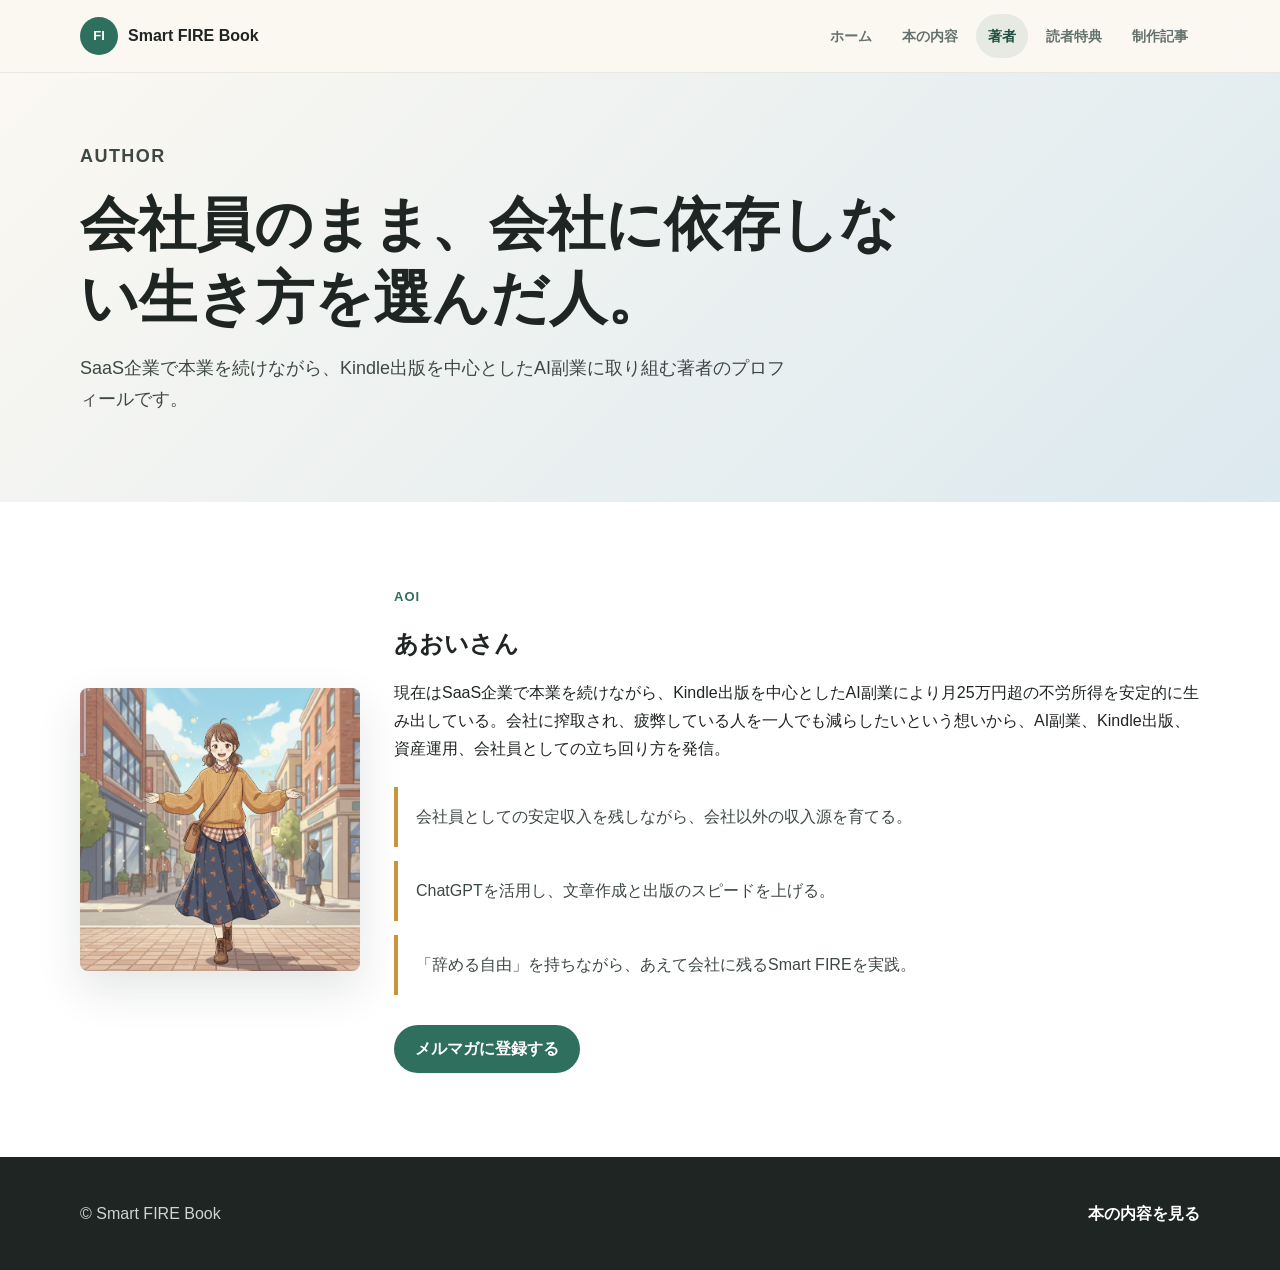
==== author.html @ b410fdc2 "Create Smart FIRE book website" ====
<!doctype html>
<html lang="ja">
  <head>
    <meta charset="utf-8">
    <meta name="viewport" content="width=device-width, initial-scale=1">
    <title>著者 | Kindle出版始めたら6ヶ月でFIREできた私の話</title>
    <meta name="description" content="著者あおいさんのプロフィール。SaaS企業で働きながらAI副業とKindle出版に取り組む会社員。">
    <link rel="stylesheet" href="styles.css">
  </head>
  <body>
    <header class="site-header">
      <nav class="nav" aria-label="メインナビゲーション">
        <a class="brand" href="index.html"><span class="brand-mark">FI</span><span>Smart FIRE Book</span></a>
        <button class="nav-toggle" type="button" aria-label="メニューを開く" aria-expanded="false"><span></span></button>
        <div class="nav-links">
          <a href="index.html">ホーム</a>
          <a href="book.html">本の内容</a>
          <a href="author.html">著者</a>
          <a href="bonus.html">読者特典</a>
          <a href="build-log.html">制作記事</a>
        </div>
      </nav>
    </header>
    <main>
      <section class="page-hero">
        <div class="section-inner">
          <div>
            <p class="eyebrow">AUTHOR</p>
            <h1>会社員のまま、会社に依存しない生き方を選んだ人。</h1>
            <p>SaaS企業で本業を続けながら、Kindle出版を中心としたAI副業に取り組む著者のプロフィールです。</p>
          </div>
        </div>
      </section>

      <section class="section white">
        <div class="section-inner author-block">
          <div class="author-photo">
            <img src="assets/author-aoi.png" alt="著者あおいさんのイメージ画像">
          </div>
          <div>
            <p class="eyebrow">AOI</p>
            <h2>あおいさん</h2>
            <p>現在はSaaS企業で本業を続けながら、Kindle出版を中心としたAI副業により月25万円超の不労所得を安定的に生み出している。会社に搾取され、疲弊している人を一人でも減らしたいという想いから、AI副業、Kindle出版、資産運用、会社員としての立ち回り方を発信。</p>
            <ul class="feature-list">
              <li>会社員としての安定収入を残しながら、会社以外の収入源を育てる。</li>
              <li>ChatGPTを活用し、文章作成と出版のスピードを上げる。</li>
              <li>「辞める自由」を持ちながら、あえて会社に残るSmart FIREを実践。</li>
            </ul>
            <div class="section-actions">
              <a class="button primary" href="https://aoi-kurochan.com/p/r/qe5gU7Iv">メルマガに登録する</a>
            </div>
          </div>
        </div>
      </section>
    </main>
    <footer class="site-footer">
      <div class="footer-inner">
        <span>© Smart FIRE Book</span>
        <a href="book.html">本の内容を見る</a>
      </div>
    </footer>
    <script src="script.js"></script>
  </body>
</html>
---- styles.css ----
:root {
  --ink: #1f2523;
  --muted: #65716d;
  --paper: #fbf8f2;
  --surface: #ffffff;
  --line: #ded8cc;
  --green: #2f6f5e;
  --green-dark: #1f4d41;
  --gold: #c9953b;
  --rose: #ad5f54;
  --sky: #dce9ef;
  --shadow: 0 18px 45px rgba(35, 45, 40, 0.12);
}

* {
  box-sizing: border-box;
}

html {
  scroll-behavior: smooth;
}

body {
  margin: 0;
  color: var(--ink);
  background: var(--paper);
  font-family: -apple-system, BlinkMacSystemFont, "Hiragino Sans", "Yu Gothic", "YuGothic", "Noto Sans JP", sans-serif;
  line-height: 1.75;
}

img {
  display: block;
  max-width: 100%;
}

a {
  color: inherit;
}

.site-header {
  position: sticky;
  top: 0;
  z-index: 30;
  border-bottom: 1px solid rgba(31, 37, 35, 0.08);
  background: rgba(251, 248, 242, 0.92);
  backdrop-filter: blur(16px);
}

.nav {
  display: flex;
  align-items: center;
  justify-content: space-between;
  width: min(1120px, calc(100% - 32px));
  min-height: 72px;
  margin: 0 auto;
  gap: 20px;
}

.brand {
  display: inline-flex;
  align-items: center;
  gap: 10px;
  text-decoration: none;
  font-weight: 800;
  letter-spacing: 0;
}

.brand-mark {
  display: grid;
  place-items: center;
  width: 38px;
  height: 38px;
  color: white;
  border-radius: 50%;
  background: var(--green);
  font-size: 13px;
}

.nav-links {
  display: flex;
  align-items: center;
  gap: 6px;
}

.nav-links a {
  padding: 10px 12px;
  border-radius: 999px;
  color: var(--muted);
  font-size: 14px;
  font-weight: 700;
  text-decoration: none;
}

.nav-links a:hover,
.nav-links a[aria-current="page"] {
  color: var(--green-dark);
  background: rgba(47, 111, 94, 0.1);
}

.nav-toggle {
  display: none;
  width: 42px;
  height: 42px;
  border: 1px solid var(--line);
  border-radius: 50%;
  background: var(--surface);
}

.nav-toggle span,
.nav-toggle::before,
.nav-toggle::after {
  content: "";
  display: block;
  width: 18px;
  height: 2px;
  margin: 4px auto;
  background: var(--ink);
}

.hero {
  position: relative;
  overflow: hidden;
  min-height: calc(100vh - 72px);
  padding: 72px 0 64px;
  background:
    linear-gradient(90deg, rgba(251, 248, 242, 0.97) 0%, rgba(251, 248, 242, 0.9) 48%, rgba(251, 248, 242, 0.2) 100%),
    url("assets/book-cover.jpg") right 8% center / min(44vw, 520px) auto no-repeat,
    linear-gradient(135deg, #fbf8f2 0%, #dce9ef 100%);
}

.hero-inner,
.section-inner,
.footer-inner {
  width: min(1120px, calc(100% - 32px));
  margin: 0 auto;
}

.hero-copy {
  max-width: 650px;
}

.eyebrow {
  margin: 0 0 14px;
  color: var(--green);
  font-size: 13px;
  font-weight: 800;
  letter-spacing: 0.08em;
}

h1,
h2,
h3 {
  line-height: 1.28;
  letter-spacing: 0;
}

h1 {
  margin: 0;
  font-size: clamp(42px, 6vw, 72px);
}

.lead {
  margin: 24px 0 0;
  max-width: 590px;
  color: #3d4844;
  font-size: 19px;
}

.hero-actions,
.section-actions {
  display: flex;
  flex-wrap: wrap;
  gap: 12px;
  margin-top: 30px;
}

.button {
  display: inline-flex;
  align-items: center;
  justify-content: center;
  min-height: 48px;
  padding: 0 20px;
  border: 1px solid transparent;
  border-radius: 999px;
  font-weight: 800;
  text-decoration: none;
}

.button.primary {
  color: white;
  background: var(--green);
}

.button.primary:hover {
  background: var(--green-dark);
}

.button.secondary {
  color: var(--green-dark);
  border-color: rgba(47, 111, 94, 0.28);
  background: rgba(255, 255, 255, 0.7);
}

.hero-stats {
  display: grid;
  grid-template-columns: repeat(3, minmax(0, 1fr));
  max-width: 640px;
  margin-top: 42px;
  border: 1px solid rgba(31, 37, 35, 0.12);
  background: rgba(255, 255, 255, 0.78);
  box-shadow: var(--shadow);
}

.stat {
  min-height: 112px;
  padding: 20px;
  border-right: 1px solid rgba(31, 37, 35, 0.1);
}

.stat:last-child {
  border-right: 0;
}

.stat strong {
  display: block;
  font-size: 30px;
  line-height: 1.1;
}

.stat span {
  display: block;
  margin-top: 6px;
  color: var(--muted);
  font-size: 13px;
  font-weight: 700;
}

.scroll-hint {
  margin-top: 48px;
  color: var(--muted);
  font-size: 13px;
  font-weight: 700;
}

.section {
  padding: 84px 0;
}

.section.sky {
  background: var(--sky);
}

.section.white {
  background: var(--surface);
}

.section.compact {
  padding: 52px 0;
}

.section-header {
  max-width: 720px;
  margin-bottom: 34px;
}

.section-header.center {
  margin-right: auto;
  margin-left: auto;
  text-align: center;
}

.section-header h2 {
  margin: 0;
  font-size: clamp(30px, 4vw, 48px);
}

.section-header p {
  margin: 16px 0 0;
  color: var(--muted);
  font-size: 17px;
}

.grid {
  display: grid;
  gap: 18px;
}

.grid.three {
  grid-template-columns: repeat(3, minmax(0, 1fr));
}

.grid.two {
  grid-template-columns: repeat(2, minmax(0, 1fr));
}

.card {
  min-height: 100%;
  padding: 26px;
  border: 1px solid rgba(31, 37, 35, 0.1);
  border-radius: 8px;
  background: var(--surface);
  box-shadow: 0 10px 28px rgba(35, 45, 40, 0.08);
}

.card h3 {
  margin: 0;
  font-size: 21px;
}

.card p {
  margin: 12px 0 0;
  color: var(--muted);
}

.tag {
  display: inline-flex;
  margin-bottom: 16px;
  padding: 4px 10px;
  border-radius: 999px;
  color: var(--green-dark);
  background: rgba(47, 111, 94, 0.12);
  font-size: 12px;
  font-weight: 800;
}

.split {
  display: grid;
  grid-template-columns: minmax(0, 0.9fr) minmax(0, 1.1fr);
  gap: 48px;
  align-items: center;
}

.book-frame {
  display: flex;
  justify-content: center;
}

.book-frame img {
  width: min(360px, 78vw);
  border-radius: 8px;
  box-shadow: 0 28px 70px rgba(31, 37, 35, 0.24);
}

.feature-list {
  display: grid;
  gap: 14px;
  margin: 24px 0 0;
  padding: 0;
  list-style: none;
}

.feature-list li {
  padding: 16px 18px;
  border-left: 4px solid var(--gold);
  background: rgba(255, 255, 255, 0.72);
  color: #3d4844;
}

.timeline {
  display: grid;
  grid-template-columns: repeat(4, minmax(0, 1fr));
  gap: 14px;
}

.timeline-item {
  position: relative;
  padding: 24px;
  border: 1px solid rgba(31, 37, 35, 0.1);
  border-radius: 8px;
  background: var(--surface);
}

.timeline-item strong {
  display: block;
  color: var(--green);
  font-size: 28px;
  line-height: 1.1;
}

.timeline-item span {
  display: block;
  margin-top: 10px;
  color: var(--muted);
  font-weight: 700;
}

.quote-band {
  padding: 52px 0;
  color: white;
  background: var(--green-dark);
}

.quote-band blockquote {
  width: min(900px, calc(100% - 32px));
  margin: 0 auto;
  font-size: clamp(25px, 4vw, 42px);
  font-weight: 900;
  line-height: 1.45;
  text-align: center;
}

.page-hero {
  padding: 68px 0;
  background: linear-gradient(135deg, #fbf8f2 0%, #dce9ef 100%);
}

.page-hero .section-inner {
  display: grid;
  grid-template-columns: minmax(0, 1fr) auto;
  gap: 38px;
  align-items: center;
}

.page-hero h1 {
  max-width: 820px;
  font-size: clamp(36px, 5vw, 58px);
}

.page-hero p {
  max-width: 720px;
  color: #3d4844;
  font-size: 18px;
}

.mini-cover {
  width: 150px;
  border-radius: 6px;
  box-shadow: var(--shadow);
}

.content {
  max-width: 820px;
}

.content h2 {
  margin: 44px 0 12px;
  font-size: 28px;
}

.content h3 {
  margin: 30px 0 8px;
  font-size: 21px;
}

.content p,
.content li {
  color: #3d4844;
}

.content a {
  color: var(--green-dark);
  font-weight: 800;
}

.content ul,
.content ol {
  padding-left: 1.25em;
}

.process-step {
  padding: 24px 0;
  border-bottom: 1px solid var(--line);
}

.process-step h2 {
  margin-top: 0;
}

.author-block {
  display: grid;
  grid-template-columns: 280px minmax(0, 1fr);
  gap: 34px;
  align-items: center;
}

.author-photo {
  overflow: hidden;
  border-radius: 8px;
  background: var(--sky);
  box-shadow: var(--shadow);
}

.notice {
  padding: 20px;
  border: 1px solid rgba(173, 95, 84, 0.22);
  border-radius: 8px;
  background: rgba(173, 95, 84, 0.08);
}

.site-footer {
  padding: 42px 0;
  border-top: 1px solid rgba(31, 37, 35, 0.1);
  background: var(--ink);
  color: rgba(255, 255, 255, 0.8);
}

.footer-inner {
  display: flex;
  justify-content: space-between;
  gap: 20px;
  flex-wrap: wrap;
}

.footer-inner a {
  color: white;
  font-weight: 800;
  text-decoration: none;
}

@media (max-width: 860px) {
  .nav {
    min-height: 64px;
  }

  .nav-toggle {
    display: block;
  }

  .nav-links {
    position: absolute;
    top: 64px;
    right: 16px;
    left: 16px;
    display: none;
    flex-direction: column;
    align-items: stretch;
    padding: 10px;
    border: 1px solid var(--line);
    border-radius: 8px;
    background: var(--surface);
    box-shadow: var(--shadow);
  }

  .nav-links.is-open {
    display: flex;
  }

  .nav-links a {
    border-radius: 6px;
  }

  .hero {
    min-height: auto;
    padding: 52px 0 42px;
    background:
      linear-gradient(180deg, rgba(251, 248, 242, 0.98) 0%, rgba(251, 248, 242, 0.88) 52%, rgba(251, 248, 242, 0.2) 100%),
      url("assets/book-cover.jpg") center bottom 18px / min(62vw, 300px) auto no-repeat,
      linear-gradient(135deg, #fbf8f2 0%, #dce9ef 100%);
  }

  .hero-copy {
    padding-bottom: min(70vw, 350px);
  }

  .hero-stats,
  .grid.three,
  .grid.two,
  .timeline,
  .split,
  .page-hero .section-inner,
  .author-block {
    grid-template-columns: 1fr;
  }

  .hero-stats {
    margin-top: 24px;
  }

  .stat {
    border-right: 0;
    border-bottom: 1px solid rgba(31, 37, 35, 0.1);
  }

  .stat:last-child {
    border-bottom: 0;
  }

  .section {
    padding: 62px 0;
  }

  .mini-cover {
    width: 110px;
  }

  .author-block {
    gap: 22px;
  }
}

@media (max-width: 520px) {
  .hero-inner,
  .section-inner,
  .footer-inner {
    width: min(100% - 24px, 1120px);
  }

  .brand span:last-child {
    max-width: 190px;
    line-height: 1.3;
  }

  h1 {
    font-size: 39px;
  }

  .lead,
  .page-hero p {
    font-size: 16px;
  }

  .button {
    width: 100%;
  }
}
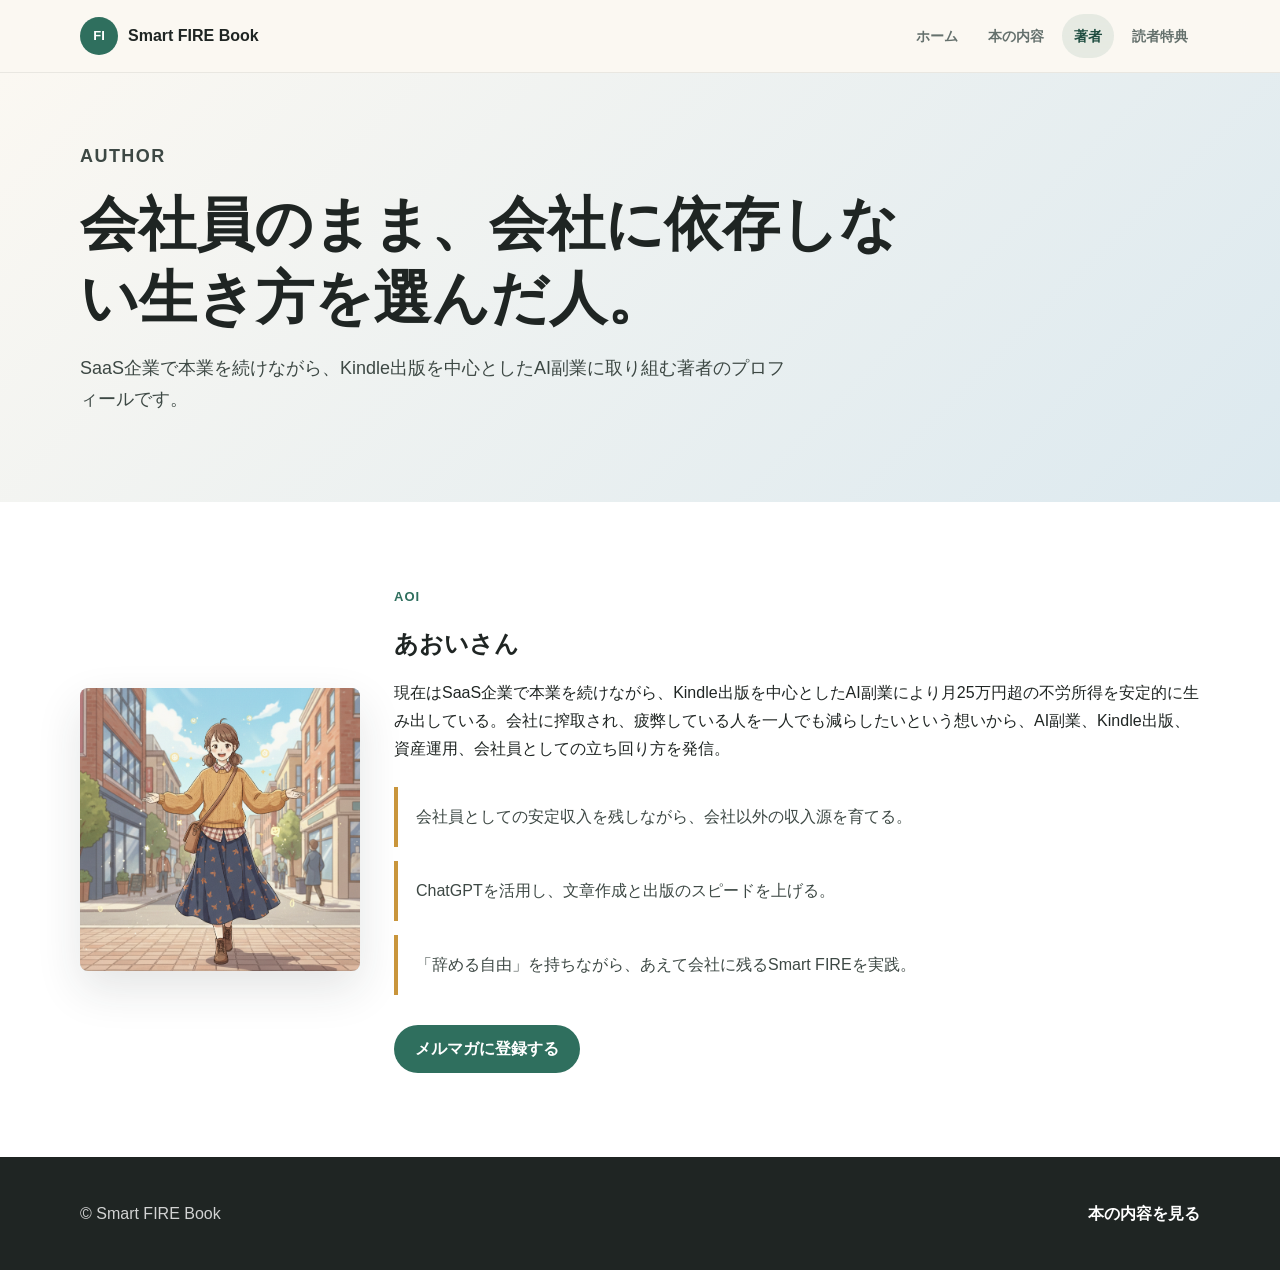
==== commit ccbbcbe5: "Refocus site on Smart FIRE" ====
--- a/author.html
+++ b/author.html
@@ -17,7 +17,6 @@
           <a href="book.html">本の内容</a>
           <a href="author.html">著者</a>
           <a href="bonus.html">読者特典</a>
-          <a href="build-log.html">制作記事</a>
         </div>
       </nav>
     </header>
--- a/styles.css
+++ b/styles.css
@@ -123,8 +123,8 @@
   min-height: calc(100vh - 72px);
   padding: 72px 0 64px;
   background:
+    url("assets/book-cover.jpg") right 8% center / min(44vw, 520px) auto no-repeat,
     linear-gradient(90deg, rgba(251, 248, 242, 0.97) 0%, rgba(251, 248, 242, 0.9) 48%, rgba(251, 248, 242, 0.2) 100%),
-    url("assets/book-cover.jpg") right 8% center / min(44vw, 520px) auto no-repeat,
     linear-gradient(135deg, #fbf8f2 0%, #dce9ef 100%);
 }
 
@@ -543,8 +543,8 @@
     min-height: auto;
     padding: 52px 0 42px;
     background:
+      url("assets/book-cover.jpg") center bottom 18px / min(62vw, 300px) auto no-repeat,
       linear-gradient(180deg, rgba(251, 248, 242, 0.98) 0%, rgba(251, 248, 242, 0.88) 52%, rgba(251, 248, 242, 0.2) 100%),
-      url("assets/book-cover.jpg") center bottom 18px / min(62vw, 300px) auto no-repeat,
       linear-gradient(135deg, #fbf8f2 0%, #dce9ef 100%);
   }
 
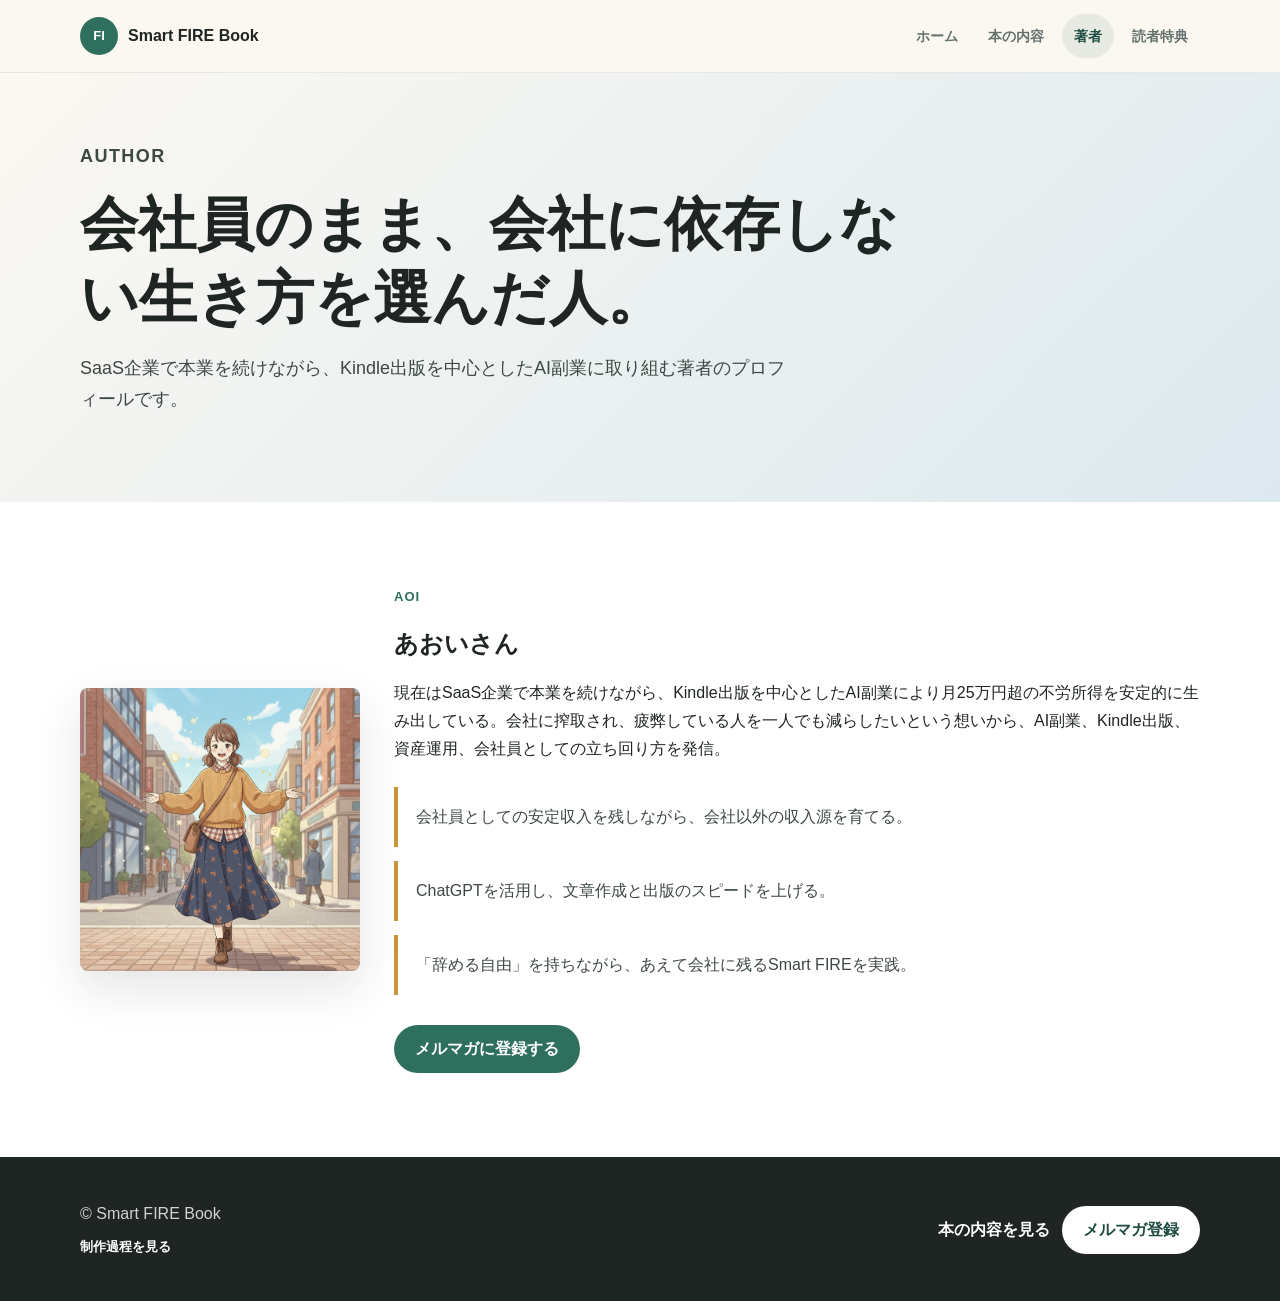
==== commit b0b0c3c2: "Strengthen Smart FIRE messaging and newsletter CTA" ====
--- a/author.html
+++ b/author.html
@@ -54,8 +54,14 @@
     </main>
     <footer class="site-footer">
       <div class="footer-inner">
-        <span>© Smart FIRE Book</span>
-        <a href="book.html">本の内容を見る</a>
+        <div class="footer-main">
+          <span>© Smart FIRE Book</span>
+          <a class="subtle-link" href="build-log.html">制作過程を見る</a>
+        </div>
+        <div class="footer-actions">
+          <a href="book.html">本の内容を見る</a>
+          <a class="button primary" href="https://aoi-kurochan.com/p/r/qe5gU7Iv">メルマガ登録</a>
+        </div>
       </div>
     </footer>
     <script src="script.js"></script>
--- a/styles.css
+++ b/styles.css
@@ -123,9 +123,22 @@
   min-height: calc(100vh - 72px);
   padding: 72px 0 64px;
   background:
-    url("assets/book-cover.jpg") right 8% center / min(44vw, 520px) auto no-repeat,
     linear-gradient(90deg, rgba(251, 248, 242, 0.97) 0%, rgba(251, 248, 242, 0.9) 48%, rgba(251, 248, 242, 0.2) 100%),
     linear-gradient(135deg, #fbf8f2 0%, #dce9ef 100%);
+}
+
+.hero::after {
+  content: "";
+  position: absolute;
+  top: 52px;
+  right: 6%;
+  bottom: 52px;
+  z-index: 0;
+  width: min(42vw, 520px);
+  background: url("assets/book-cover.jpg") center / contain no-repeat;
+  filter: none;
+  opacity: 1;
+  pointer-events: none;
 }
 
 .hero-inner,
@@ -133,6 +146,11 @@
 .footer-inner {
   width: min(1120px, calc(100% - 32px));
   margin: 0 auto;
+}
+
+.hero-inner {
+  position: relative;
+  z-index: 1;
 }
 
 .hero-copy {
@@ -487,6 +505,40 @@
   background: rgba(173, 95, 84, 0.08);
 }
 
+.mailmag-cta {
+  display: grid;
+  grid-template-columns: minmax(0, 1fr) auto;
+  gap: 28px;
+  align-items: center;
+  padding: 34px;
+  border-radius: 8px;
+  background: var(--green-dark);
+  color: white;
+  box-shadow: var(--shadow);
+}
+
+.mailmag-cta h2 {
+  margin: 0;
+  font-size: clamp(26px, 3vw, 38px);
+}
+
+.mailmag-cta p {
+  margin: 12px 0 0;
+  color: rgba(255, 255, 255, 0.82);
+}
+
+.mailmag-cta .button.primary,
+.footer-actions .button.primary {
+  color: var(--green-dark);
+  background: white;
+}
+
+.mailmag-cta .button.primary:hover,
+.footer-actions .button.primary:hover {
+  color: white;
+  background: var(--gold);
+}
+
 .site-footer {
   padding: 42px 0;
   border-top: 1px solid rgba(31, 37, 35, 0.1);
@@ -496,15 +548,34 @@
 
 .footer-inner {
   display: flex;
+  align-items: center;
   justify-content: space-between;
   gap: 20px;
   flex-wrap: wrap;
 }
 
-.footer-inner a {
+.footer-main {
+  display: grid;
+  gap: 8px;
+}
+
+.footer-actions {
+  display: flex;
+  align-items: center;
+  gap: 12px;
+  flex-wrap: wrap;
+}
+
+.footer-inner a:not(.button) {
   color: white;
   font-weight: 800;
   text-decoration: none;
+}
+
+.footer-inner .subtle-link {
+  color: rgba(255, 255, 255, 0.58);
+  font-size: 13px;
+  font-weight: 700;
 }
 
 @media (max-width: 860px) {
@@ -543,9 +614,17 @@
     min-height: auto;
     padding: 52px 0 42px;
     background:
-      url("assets/book-cover.jpg") center bottom 18px / min(62vw, 300px) auto no-repeat,
       linear-gradient(180deg, rgba(251, 248, 242, 0.98) 0%, rgba(251, 248, 242, 0.88) 52%, rgba(251, 248, 242, 0.2) 100%),
       linear-gradient(135deg, #fbf8f2 0%, #dce9ef 100%);
+  }
+
+  .hero::after {
+    top: auto;
+    right: 50%;
+    bottom: 130px;
+    width: min(62vw, 300px);
+    height: min(82vw, 480px);
+    transform: translateX(50%);
   }
 
   .hero-copy {
@@ -579,6 +658,11 @@
     padding: 62px 0;
   }
 
+  .mailmag-cta {
+    grid-template-columns: 1fr;
+    padding: 26px;
+  }
+
   .mini-cover {
     width: 110px;
   }
